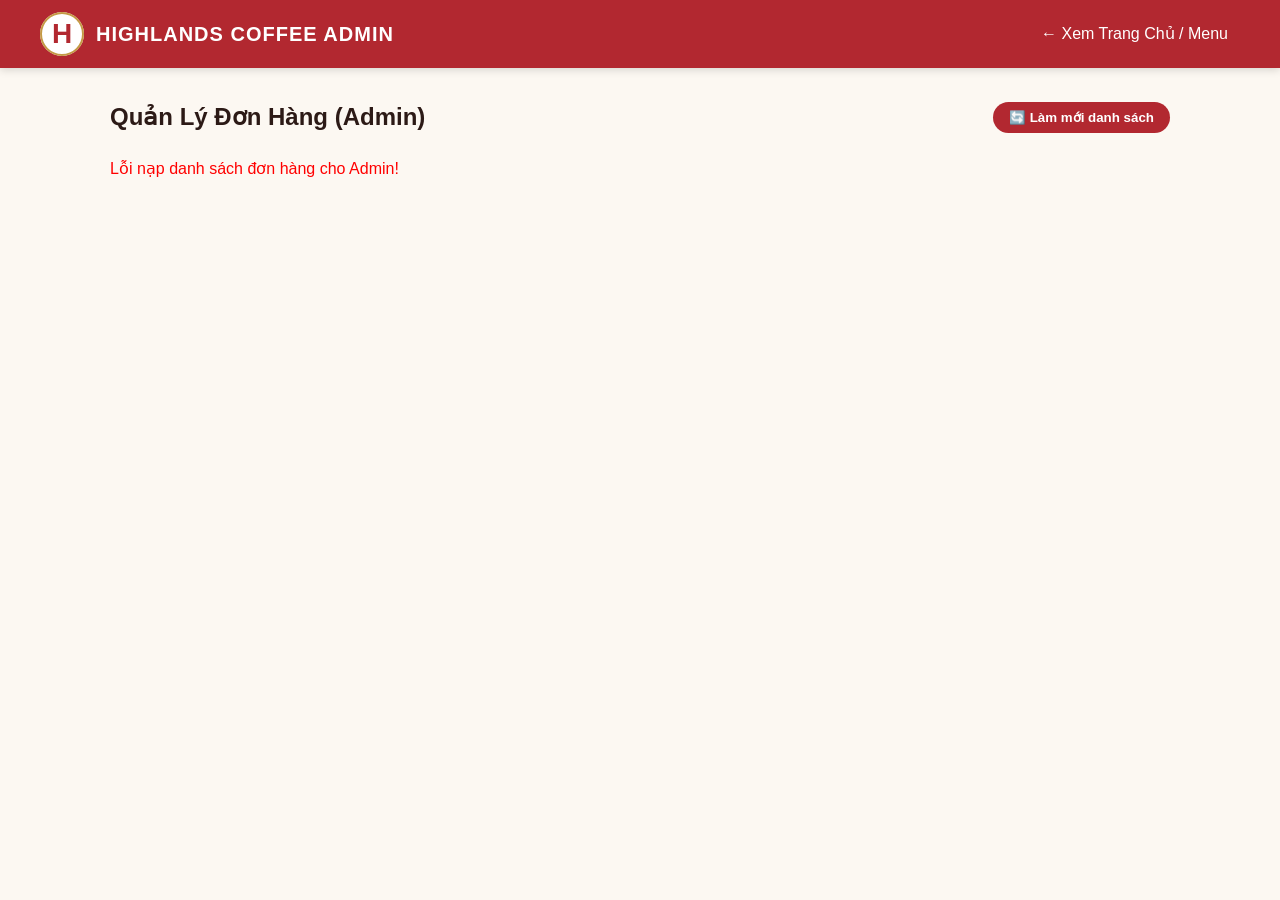
==== frontend/admin.html @ 753304ab "code base" ====
<!DOCTYPE html>
<html lang="vi">
<head>
  <meta charset="UTF-8">
  <meta name="viewport" content="width=device-width, initial-scale=1.0">
  <title>Quản Trị Đơn Hàng - Highlands Coffee Admin</title>
  <link rel="stylesheet" href="css/style.css">
</head>
<body>

  <!-- Header -->
  <header class="header">
    <div class="header-container">
      <a href="index.html" class="logo-section">
        <div class="logo-icon">H</div>
        <span class="brand-name">Highlands Coffee Admin</span>
      </a>

      <nav class="nav-links">
        <a href="index.html" class="nav-link">← Xem Trang Chủ / Menu</a>
      </nav>
    </div>
  </header>

  <main class="container" style="max-width:1100px;">
    <div style="display:flex; justify-content:space-between; align-items:center; margin-bottom:20px;">
      <h2>Quản Lý Đơn Hàng (Admin)</h2>
      <button onclick="loadAdminOrders()" class="btn-add">🔄 Làm mới danh sách</button>
    </div>

    <div id="adminOrdersList">
      <p>Đang tải danh sách đơn hàng...</p>
    </div>
  </main>

  <script src="js/api.js"></script>
  <script src="js/admin.js"></script>
</body>
</html>
---- frontend/css/style.css ----
/* Global Highlands Coffee Theme Colors */
:root {
  --primary-red: #b22830;
  --primary-red-hover: #8f1d24;
  --bg-cream: #fcf8f2;
  --text-dark: #2c1a16;
  --text-muted: #6e5c58;
  --card-bg: #ffffff;
  --border-color: #e5d8cc;
  --gold-accent: #c49a45;
  --shadow: 0 4px 12px rgba(0, 0, 0, 0.08);
}

* {
  box-sizing: border-box;
  margin: 0;
  padding: 0;
  font-family: 'Segoe UI', Tahoma, Geneva, Verdana, sans-serif;
}

body {
  background-color: var(--bg-cream);
  color: var(--text-dark);
  line-height: 1.6;
}

/* Header */
.header {
  background-color: var(--primary-red);
  color: #fff;
  padding: 12px 24px;
  position: sticky;
  top: 0;
  z-index: 100;
  box-shadow: 0 2px 8px rgba(0,0,0,0.15);
}

.header-container {
  max-width: 1200px;
  margin: 0 auto;
  display: flex;
  justify-content: space-between;
  align-items: center;
}

.logo-section {
  display: flex;
  align-items: center;
  gap: 12px;
  text-decoration: none;
  color: #fff;
}

.logo-icon {
  font-size: 28px;
  font-weight: bold;
  background-color: #fff;
  color: var(--primary-red);
  width: 44px;
  height: 44px;
  border-radius: 50%;
  display: flex;
  align-items: center;
  justify-content: center;
  box-shadow: inset 0 0 0 2px var(--gold-accent);
}

.brand-name {
  font-size: 20px;
  font-weight: 700;
  letter-spacing: 1px;
  text-transform: uppercase;
}

.nav-links {
  display: flex;
  gap: 20px;
  align-items: center;
}

.nav-link {
  color: #fff;
  text-decoration: none;
  font-weight: 500;
  padding: 6px 12px;
  border-radius: 6px;
  transition: background-color 0.2s;
}

.nav-link:hover {
  background-color: rgba(255, 255, 255, 0.15);
}

.cart-btn {
  background-color: #fff;
  color: var(--primary-red);
  border: none;
  padding: 8px 16px;
  border-radius: 20px;
  font-weight: bold;
  cursor: pointer;
  display: flex;
  align-items: center;
  gap: 8px;
  box-shadow: var(--shadow);
  transition: transform 0.2s;
}

.cart-btn:hover {
  transform: scale(1.05);
}

.cart-badge {
  background-color: var(--gold-accent);
  color: #fff;
  border-radius: 50%;
  width: 22px;
  height: 22px;
  font-size: 12px;
  display: flex;
  align-items: center;
  justify-content: center;
}

/* Banner */
.hero-banner {
  background: linear-gradient(135deg, var(--primary-red) 0%, #691418 100%);
  color: #fff;
  text-align: center;
  padding: 40px 20px;
  border-bottom: 4px solid var(--gold-accent);
}

.hero-banner h1 {
  font-size: 32px;
  margin-bottom: 8px;
}

.hero-banner p {
  opacity: 0.9;
  font-size: 16px;
}

/* Main Container */
.container {
  max-width: 1200px;
  margin: 30px auto;
  padding: 0 20px;
}

/* Category Navigation Bar */
.category-bar {
  display: flex;
  gap: 12px;
  overflow-x: auto;
  padding-bottom: 12px;
  margin-bottom: 30px;
}

.category-btn {
  background-color: #fff;
  border: 1px solid var(--border-color);
  padding: 10px 20px;
  border-radius: 25px;
  cursor: pointer;
  font-weight: 600;
  color: var(--text-dark);
  white-space: nowrap;
  transition: all 0.2s;
}

.category-btn:hover,
.category-btn.active {
  background-color: var(--primary-red);
  color: #fff;
  border-color: var(--primary-red);
}

/* Product Grid */
.product-grid {
  display: grid;
  grid-template-columns: repeat(auto-fill, minmax(260px, 1fr));
  gap: 24px;
}

.product-card {
  background-color: var(--card-bg);
  border-radius: 12px;
  overflow: hidden;
  box-shadow: var(--shadow);
  border: 1px solid var(--border-color);
  display: flex;
  flex-direction: column;
  transition: transform 0.2s, box-shadow 0.2s;
}

.product-card:hover {
  transform: translateY(-4px);
  box-shadow: 0 8px 24px rgba(0,0,0,0.12);
}

.product-img {
  width: 100%;
  height: 200px;
  object-fit: cover;
  background-color: #f7f1eb;
}

.product-info {
  padding: 16px;
  display: flex;
  flex-direction: column;
  flex-grow: 1;
}

.product-name {
  font-size: 18px;
  font-weight: 700;
  margin-bottom: 6px;
  color: var(--text-dark);
}

.product-desc {
  font-size: 13px;
  color: var(--text-muted);
  margin-bottom: 12px;
  flex-grow: 1;
  display: -webkit-box;
  -webkit-line-clamp: 2;
  -webkit-box-orient: vertical;
  overflow: hidden;
}

.product-bottom {
  display: flex;
  justify-content: space-between;
  align-items: center;
  margin-top: 10px;
}

.product-price {
  font-size: 18px;
  font-weight: 700;
  color: var(--primary-red);
}

.btn-add {
  background-color: var(--primary-red);
  color: #fff;
  border: none;
  padding: 8px 16px;
  border-radius: 20px;
  font-weight: 600;
  cursor: pointer;
  transition: background-color 0.2s;
}

.btn-add:hover {
  background-color: var(--primary-red-hover);
}

/* Form Styles for Checkout */
.form-group {
  margin-bottom: 16px;
}

.form-group label {
  display: block;
  font-weight: 600;
  margin-bottom: 6px;
}

.form-group input,
.form-group textarea,
.form-group select {
  width: 100%;
  padding: 10px 14px;
  border: 1px solid var(--border-color);
  border-radius: 8px;
  font-size: 15px;
}

.btn-submit {
  width: 100%;
  background-color: var(--primary-red);
  color: #fff;
  border: none;
  padding: 14px;
  border-radius: 8px;
  font-size: 16px;
  font-weight: 700;
  cursor: pointer;
  margin-top: 10px;
}

.btn-submit:hover {
  background-color: var(--primary-red-hover);
}

/* Footer */
.footer {
  background-color: var(--text-dark);
  color: #d1c4be;
  text-align: center;
  padding: 20px;
  margin-top: 60px;
  font-size: 14px;
}
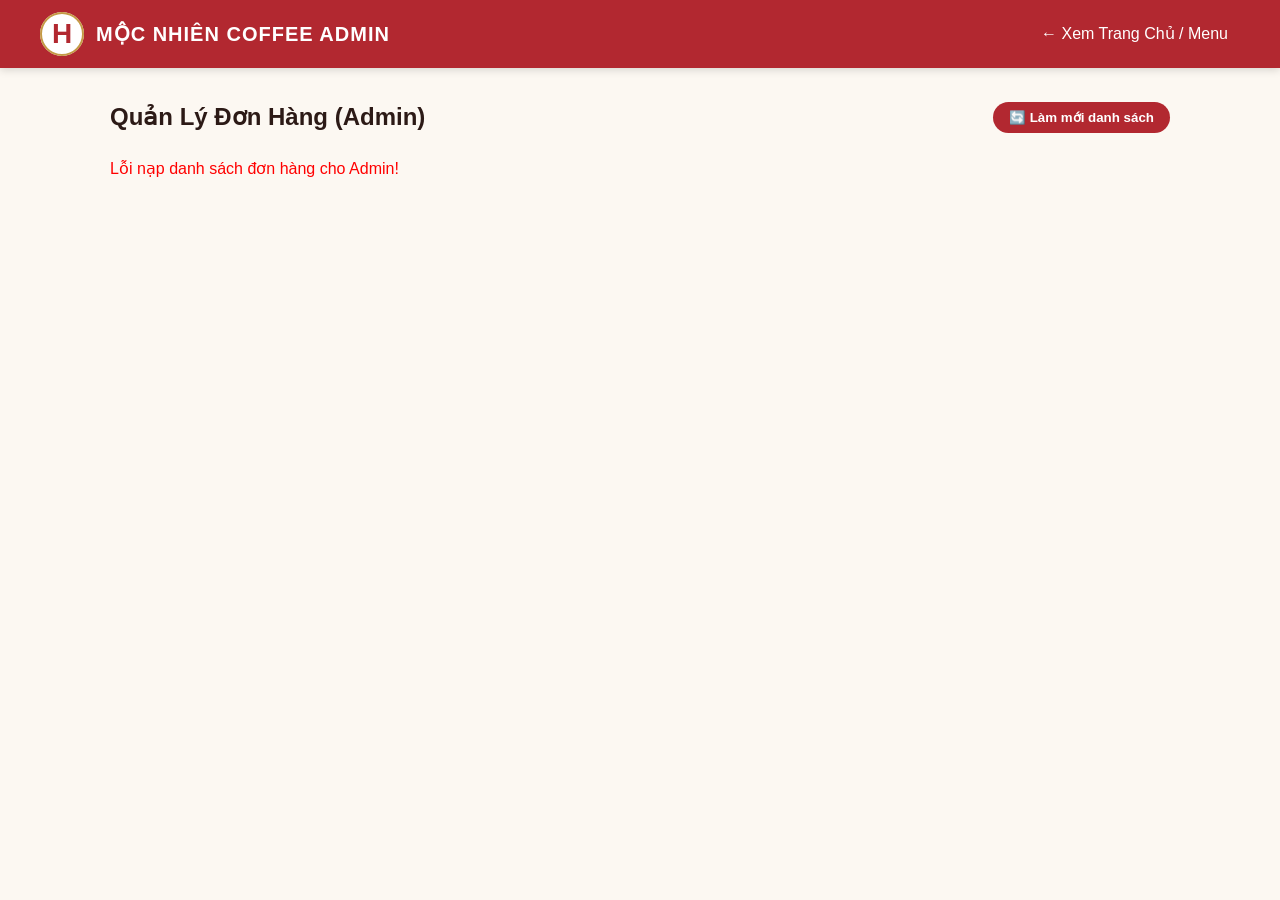
==== commit 87c1514a: "feat: add auth, admin catalog management and order pricing" ====
--- a/frontend/admin.html
+++ b/frontend/admin.html
@@ -3,7 +3,7 @@
 <head>
   <meta charset="UTF-8">
   <meta name="viewport" content="width=device-width, initial-scale=1.0">
-  <title>Quản Trị Đơn Hàng - Highlands Coffee Admin</title>
+  <title>Quản Trị Đơn Hàng - Mộc Nhiên Coffee Admin</title>
   <link rel="stylesheet" href="css/style.css">
 </head>
 <body>
@@ -13,7 +13,7 @@
     <div class="header-container">
       <a href="index.html" class="logo-section">
         <div class="logo-icon">H</div>
-        <span class="brand-name">Highlands Coffee Admin</span>
+        <span class="brand-name">Mộc Nhiên Coffee Admin</span>
       </a>
 
       <nav class="nav-links">
--- a/frontend/css/style.css
+++ b/frontend/css/style.css
@@ -1,4 +1,4 @@
-/* Global Highlands Coffee Theme Colors */
+/* Global Mộc Nhiên Coffee Theme Colors */
 :root {
   --primary-red: #b22830;
   --primary-red-hover: #8f1d24;
@@ -148,6 +148,33 @@
   padding: 0 20px;
 }
 
+.product-search {
+  display: flex;
+  max-width: 560px;
+  margin: 0 auto 24px;
+}
+
+.product-search input {
+  flex: 1;
+  min-width: 0;
+  padding: 10px 14px;
+  border: 1px solid var(--border-color);
+  border-radius: 8px 0 0 8px;
+  font-size: 15px;
+}
+
+.product-search button {
+  border: 0;
+  padding: 10px 18px;
+  background: var(--primary-red);
+  color: #fff;
+  font-weight: 700;
+  border-radius: 0 8px 8px 0;
+  cursor: pointer;
+}
+
+.sr-only { position: absolute; width: 1px; height: 1px; padding: 0; margin: -1px; overflow: hidden; clip: rect(0, 0, 0, 0); white-space: nowrap; border: 0; }
+
 /* Category Navigation Bar */
 .category-bar {
   display: flex;
@@ -297,6 +324,8 @@
   background-color: var(--primary-red-hover);
 }
 
+.checkout-total-row { display: flex; justify-content: space-between; margin-top: 10px; }
+
 /* Footer */
 .footer {
   background-color: var(--text-dark);
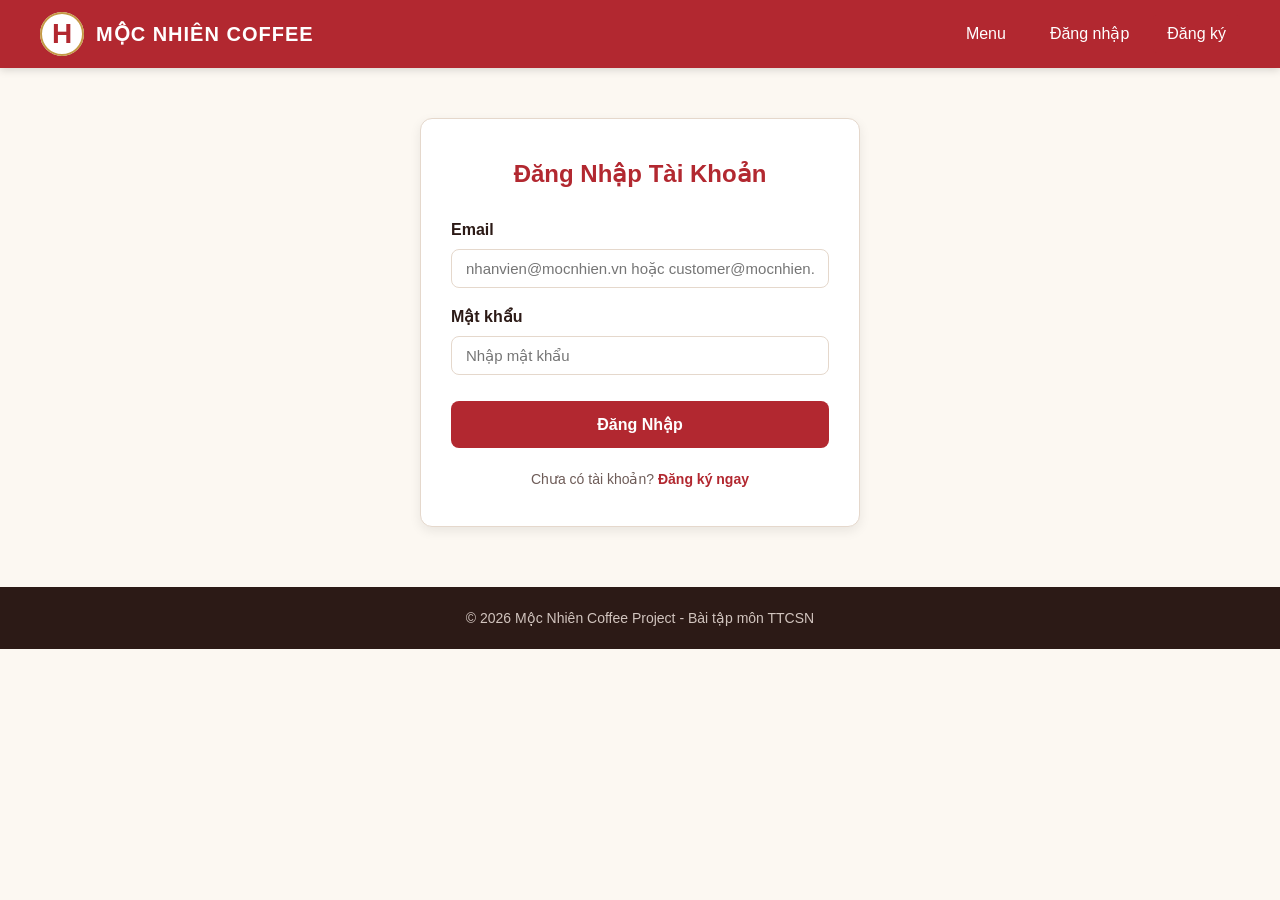
==== commit a962e59d: "feat: module 3" ====
--- a/frontend/admin.html
+++ b/frontend/admin.html
@@ -3,8 +3,87 @@
 <head>
   <meta charset="UTF-8">
   <meta name="viewport" content="width=device-width, initial-scale=1.0">
-  <title>Quản Trị Đơn Hàng - Mộc Nhiên Coffee Admin</title>
+  <title>Quản Trị Hệ Thống - Mộc Nhiên Coffee Admin</title>
   <link rel="stylesheet" href="css/style.css">
+  <link rel="stylesheet" href="css/modal.css">
+  <style>
+    .admin-nav-tabs {
+      display: flex;
+      gap: 8px;
+      margin-bottom: 24px;
+      border-bottom: 2px solid var(--border-color);
+      padding-bottom: 8px;
+    }
+    .tab-btn {
+      background: #fff;
+      border: 1px solid var(--border-color);
+      padding: 10px 20px;
+      border-radius: 8px 8px 0 0;
+      font-weight: 600;
+      cursor: pointer;
+      color: var(--text-dark);
+      transition: all 0.2s;
+    }
+    .tab-btn.active {
+      background: var(--primary-red);
+      color: #fff;
+      border-color: var(--primary-red);
+    }
+    .admin-section {
+      display: none;
+    }
+    .admin-section.active {
+      display: block;
+    }
+    .admin-table-card {
+      background: #fff;
+      border-radius: 8px;
+      box-shadow: var(--shadow);
+      border: 1px solid var(--border-color);
+      overflow-x: auto;
+    }
+    .admin-table {
+      width: 100%;
+      border-collapse: collapse;
+      text-align: left;
+    }
+    .admin-table th {
+      background: var(--primary-red);
+      color: #fff;
+      padding: 12px;
+    }
+    .admin-table td {
+      padding: 12px;
+      border-bottom: 1px solid var(--border-color);
+    }
+    .badge-active {
+      background: #d4edda;
+      color: #155724;
+      padding: 4px 8px;
+      border-radius: 12px;
+      font-size: 12px;
+      font-weight: bold;
+    }
+    .badge-hidden {
+      background: #e2e3e5;
+      color: #383d41;
+      padding: 4px 8px;
+      border-radius: 12px;
+      font-size: 12px;
+      font-weight: bold;
+    }
+    .action-btn {
+      padding: 6px 12px;
+      border-radius: 4px;
+      border: none;
+      cursor: pointer;
+      font-size: 13px;
+      font-weight: 600;
+      margin-right: 4px;
+    }
+    .btn-edit { background: #ffc107; color: #212529; }
+    .btn-danger { background: #dc3545; color: #fff; }
+  </style>
 </head>
 <body>
 
@@ -22,16 +101,147 @@
     </div>
   </header>
 
-  <main class="container" style="max-width:1100px;">
-    <div style="display:flex; justify-content:space-between; align-items:center; margin-bottom:20px;">
-      <h2>Quản Lý Đơn Hàng (Admin)</h2>
-      <button onclick="loadAdminOrders()" class="btn-add">🔄 Làm mới danh sách</button>
-    </div>
-
-    <div id="adminOrdersList">
-      <p>Đang tải danh sách đơn hàng...</p>
-    </div>
+  <main class="container" style="max-width:1150px; margin-top:24px;">
+
+    <!-- Navigation Tabs -->
+    <div class="admin-nav-tabs">
+      <button class="tab-btn active" onclick="switchTab('ordersTab', this)">📦 Quản Lý Đơn Hàng</button>
+      <button class="tab-btn" onclick="switchTab('productsTab', this)">☕ Quản Lý Sản Phẩm</button>
+      <button class="tab-btn" onclick="switchTab('categoriesTab', this)">📁 Quản Lý Danh Mục</button>
+      <button class="tab-btn" onclick="switchTab('toppingsTab', this)">🧋 Quản Lý Topping</button>
+    </div>
+
+    <!-- Section 1: Orders -->
+    <div id="ordersTab" class="admin-section active">
+      <div style="display:flex; justify-content:space-between; align-items:center; margin-bottom:16px;">
+        <h3>Danh Sách Đơn Hàng</h3>
+        <button onclick="loadAdminOrders()" class="btn-add">🔄 Làm mới</button>
+      </div>
+      <div id="adminOrdersList" class="admin-table-card">
+        <p style="padding:20px;">Đang tải danh sách đơn hàng...</p>
+      </div>
+    </div>
+
+    <!-- Section 2: Products -->
+    <div id="productsTab" class="admin-section">
+      <div style="display:flex; justify-content:space-between; align-items:center; margin-bottom:16px;">
+        <h3>Danh Sách Sản Phẩm</h3>
+        <button onclick="openProductModal()" class="btn-add">+ Thêm Món Mới</button>
+      </div>
+      <div id="adminProductsList" class="admin-table-card">
+        <p style="padding:20px;">Đang tải sản phẩm...</p>
+      </div>
+    </div>
+
+    <!-- Section 3: Categories -->
+    <div id="categoriesTab" class="admin-section">
+      <div style="display:flex; justify-content:space-between; align-items:center; margin-bottom:16px;">
+        <h3>Danh Sách Danh Mục</h3>
+        <button onclick="openCategoryModal()" class="btn-add">+ Thêm Danh Mục</button>
+      </div>
+      <div id="adminCategoriesList" class="admin-table-card">
+        <p style="padding:20px;">Đang tải danh mục...</p>
+      </div>
+    </div>
+
+    <!-- Section 4: Toppings -->
+    <div id="toppingsTab" class="admin-section">
+      <div style="display:flex; justify-content:space-between; align-items:center; margin-bottom:16px;">
+        <h3>Danh Sách Topping</h3>
+        <button onclick="openToppingModal()" class="btn-add">+ Thêm Topping</button>
+      </div>
+      <div id="adminToppingsList" class="admin-table-card">
+        <p style="padding:20px;">Đang tải topping...</p>
+      </div>
+    </div>
+
   </main>
+
+  <!-- Modal Product Form -->
+  <div class="modal-overlay" id="productFormModal">
+    <div class="modal-card" style="max-width:520px;">
+      <div class="modal-header">
+        <span class="modal-title" id="productModalTitle">Thêm Sản Phẩm</span>
+        <button class="modal-close" onclick="closeAdminModal('productFormModal')">&times;</button>
+      </div>
+      <form id="productForm" style="padding:20px;">
+        <input type="hidden" id="prodId">
+        <div class="form-group">
+          <label>Tên Sản Phẩm *</label>
+          <input type="text" id="prodName" required placeholder="Nhập tên món">
+        </div>
+        <div class="form-group">
+          <label>Danh Mục *</label>
+          <select id="prodCategory" required></select>
+        </div>
+        <div class="form-group">
+          <label>Giá Gốc (VNĐ) *</label>
+          <input type="number" id="prodPrice" required min="0" step="1000" placeholder="45000">
+        </div>
+        <div class="form-group">
+          <label>URL Hình Ảnh</label>
+          <input type="url" id="prodImage" placeholder="https://example.com/image.jpg">
+        </div>
+        <div class="form-group">
+          <label>Mô Tả</label>
+          <textarea id="prodDesc" rows="3" placeholder="Mô tả đồ uống..."></textarea>
+        </div>
+        <div class="form-group" style="display:flex; align-items:center; gap:8px;">
+          <input type="checkbox" id="prodActive" checked style="width:auto;">
+          <label for="prodActive" style="margin:0; cursor:pointer;">Hiển thị bán trên Menu</label>
+        </div>
+        <button type="submit" class="btn-submit">Lưu Sản Phẩm</button>
+      </form>
+    </div>
+  </div>
+
+  <!-- Modal Category Form -->
+  <div class="modal-overlay" id="categoryFormModal">
+    <div class="modal-card" style="max-width:440px;">
+      <div class="modal-header">
+        <span class="modal-title" id="categoryModalTitle">Thêm Danh Mục</span>
+        <button class="modal-close" onclick="closeAdminModal('categoryFormModal')">&times;</button>
+      </div>
+      <form id="categoryForm" style="padding:20px;">
+        <input type="hidden" id="catId">
+        <div class="form-group">
+          <label>Mã Danh Mục (Code) *</label>
+          <input type="text" id="catCode" required placeholder="COFFEE, TEA...">
+        </div>
+        <div class="form-group">
+          <label>Tên Danh Mục *</label>
+          <input type="text" id="catName" required placeholder="Cà Phê, Trà...">
+        </div>
+        <div class="form-group">
+          <label>URL Hình Ảnh Banner</label>
+          <input type="url" id="catImage" placeholder="https://example.com/banner.jpg">
+        </div>
+        <button type="submit" class="btn-submit">Lưu Danh Mục</button>
+      </form>
+    </div>
+  </div>
+
+  <!-- Modal Topping Form -->
+  <div class="modal-overlay" id="toppingFormModal">
+    <div class="modal-card" style="max-width:420px;">
+      <div class="modal-header">
+        <span class="modal-title" id="toppingModalTitle">Thêm Topping</span>
+        <button class="modal-close" onclick="closeAdminModal('toppingFormModal')">&times;</button>
+      </div>
+      <form id="toppingForm" style="padding:20px;">
+        <input type="hidden" id="topId">
+        <div class="form-group">
+          <label>Tên Topping *</label>
+          <input type="text" id="topName" required placeholder="Thạch Đào, Kem Cheese...">
+        </div>
+        <div class="form-group">
+          <label>Giá Topping (VNĐ) *</label>
+          <input type="number" id="topPrice" required min="0" step="1000" placeholder="10000">
+        </div>
+        <button type="submit" class="btn-submit">Lưu Topping</button>
+      </form>
+    </div>
+  </div>
 
   <script src="js/api.js"></script>
   <script src="js/admin.js"></script>
--- a/frontend/css/modal.css
+++ b/frontend/css/modal.css
@@ -0,0 +1,213 @@
+/* Modal Overlay */
+.modal-overlay {
+  position: fixed;
+  top: 0;
+  left: 0;
+  width: 100%;
+  height: 100%;
+  background-color: rgba(0, 0, 0, 0.5);
+  display: none;
+  justify-content: center;
+  align-items: center;
+  z-index: 1000;
+}
+
+.modal-overlay.active {
+  display: flex;
+}
+
+.modal-card {
+  background-color: #fff;
+  width: 90%;
+  max-width: 500px;
+  border-radius: 12px;
+  overflow: hidden;
+  box-shadow: 0 10px 30px rgba(0,0,0,0.25);
+  max-height: 90vh;
+  display: flex;
+  flex-direction: column;
+}
+
+.modal-header {
+  background-color: var(--primary-red);
+  color: #fff;
+  padding: 16px;
+  display: flex;
+  justify-content: space-between;
+  align-items: center;
+}
+
+.modal-title {
+  font-size: 18px;
+  font-weight: 700;
+}
+
+.modal-close {
+  background: none;
+  border: none;
+  color: #fff;
+  font-size: 24px;
+  cursor: pointer;
+}
+
+.modal-body {
+  padding: 20px;
+  overflow-y: auto;
+}
+
+.option-group {
+  margin-bottom: 20px;
+}
+
+.option-title {
+  font-weight: 700;
+  margin-bottom: 10px;
+  font-size: 15px;
+  color: var(--text-dark);
+  border-bottom: 2px solid var(--bg-cream);
+  padding-bottom: 4px;
+}
+
+.option-list {
+  display: flex;
+  flex-direction: column;
+  gap: 8px;
+}
+
+.option-item {
+  display: flex;
+  align-items: center;
+  justify-content: space-between;
+  padding: 8px 12px;
+  border: 1px solid var(--border-color);
+  border-radius: 6px;
+  cursor: pointer;
+}
+
+.option-item label {
+  display: flex;
+  align-items: center;
+  gap: 8px;
+  cursor: pointer;
+  width: 100%;
+}
+
+.qty-control {
+  display: flex;
+  align-items: center;
+  gap: 12px;
+  justify-content: center;
+  margin-top: 15px;
+}
+
+.qty-btn {
+  width: 32px;
+  height: 32px;
+  border-radius: 50%;
+  border: 1px solid var(--primary-red);
+  background: #fff;
+  color: var(--primary-red);
+  font-weight: bold;
+  font-size: 18px;
+  cursor: pointer;
+  display: flex;
+  align-items: center;
+  justify-content: center;
+}
+
+.qty-val {
+  font-size: 18px;
+  font-weight: bold;
+  width: 30px;
+  text-align: center;
+}
+
+.modal-footer {
+  padding: 16px;
+  border-top: 1px solid var(--border-color);
+  background-color: var(--bg-cream);
+}
+
+.btn-confirm-add {
+  width: 100%;
+  background-color: var(--primary-red);
+  color: #fff;
+  border: none;
+  padding: 12px;
+  border-radius: 8px;
+  font-size: 16px;
+  font-weight: 700;
+  cursor: pointer;
+}
+
+/* Cart Drawer */
+.cart-drawer {
+  position: fixed;
+  top: 0;
+  right: -420px;
+  width: 400px;
+  max-width: 100%;
+  height: 100%;
+  background-color: #fff;
+  box-shadow: -4px 0 20px rgba(0,0,0,0.2);
+  z-index: 1001;
+  transition: right 0.3s ease;
+  display: flex;
+  flex-direction: column;
+}
+
+.cart-drawer.active {
+  right: 0;
+}
+
+.cart-header {
+  background-color: var(--primary-red);
+  color: #fff;
+  padding: 16px;
+  display: flex;
+  justify-content: space-between;
+  align-items: center;
+}
+
+.cart-body {
+  padding: 16px;
+  flex-grow: 1;
+  overflow-y: auto;
+}
+
+.cart-item {
+  display: flex;
+  justify-content: space-between;
+  align-items: center;
+  padding: 12px 0;
+  border-bottom: 1px solid var(--border-color);
+}
+
+.cart-item-name {
+  font-weight: 700;
+  font-size: 15px;
+}
+
+.cart-item-sub {
+  font-size: 12px;
+  color: var(--text-muted);
+}
+
+.cart-item-price {
+  font-weight: 700;
+  color: var(--primary-red);
+}
+
+.cart-footer {
+  padding: 20px;
+  border-top: 1px solid var(--border-color);
+  background-color: var(--bg-cream);
+}
+
+.cart-total-row {
+  display: flex;
+  justify-content: space-between;
+  font-size: 18px;
+  font-weight: 700;
+  margin-bottom: 16px;
+}
